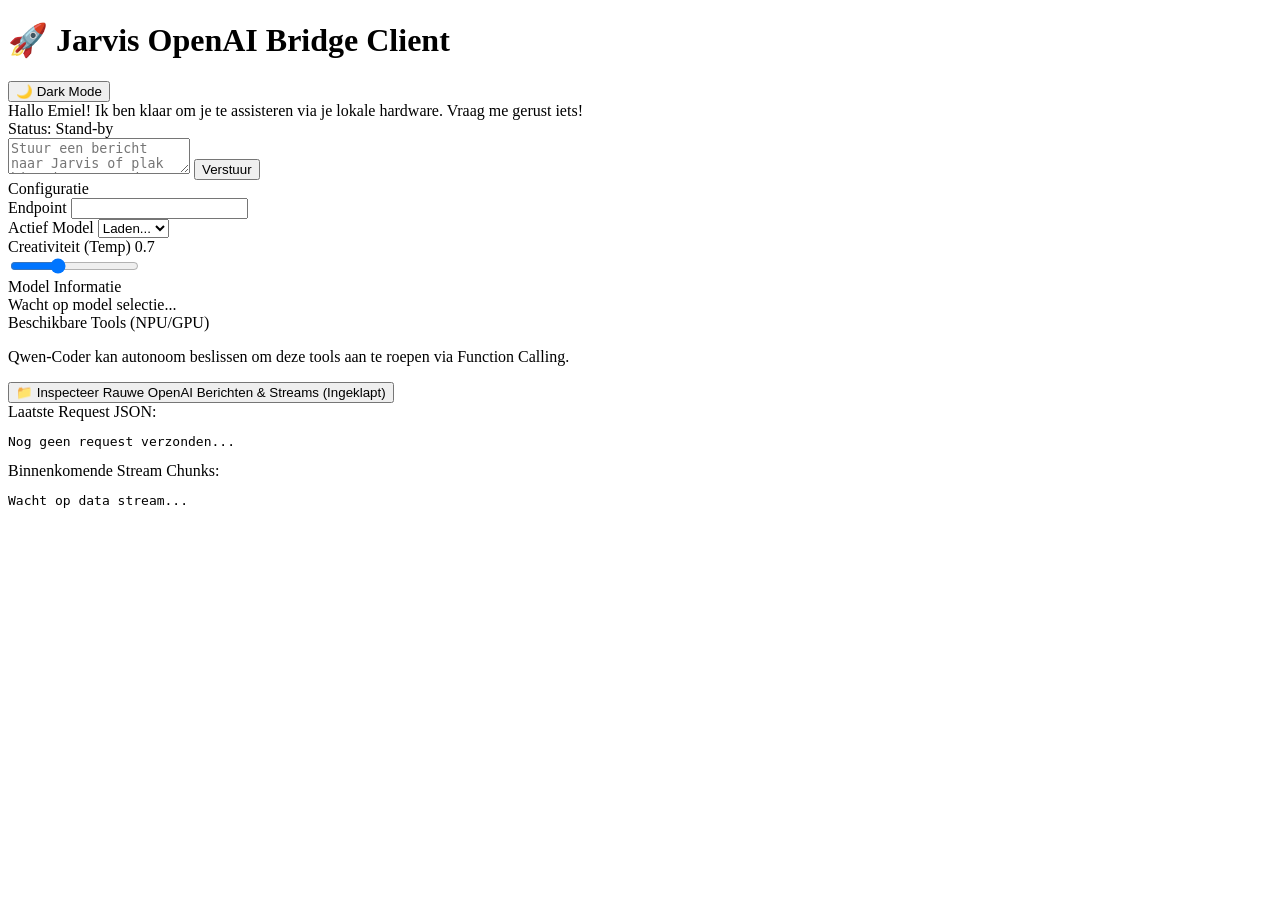
==== Jarvis/wwwroot/index.html @ 5624c4fc "wip parsing" ====
<!DOCTYPE html>
<html lang="nl">
<head>
    <meta charset="UTF-8">
    <meta name="viewport" content="width=device-width, initial-scale=1.0">
    <title>OpenAI Bridge Tester (Qwen / Ryzen AI)</title>
    <link rel="stylesheet" href="css/site.css">
</head>
<body>

<div class="container">
    <div class="header-wrapper">
        <h1>🚀 Jarvis OpenAI Bridge Client</h1>
        <button class="theme-toggle" id="themeBtn">🌙 Dark Mode</button>
    </div>

    <div class="layout-grid">
        <main class="chat-main">
            <div class="chat-box" id="chatBox">
                <div class="message assistant">Hallo Emiel! Ik ben klaar om je te assisteren via je lokale hardware. Vraag me gerust iets!</div>
            </div>

            <div class="composer">
                <div class="status" id="statusText">Status: Stand-by</div>
                <div class="input-area">
                    <textarea id="prompt" placeholder="Stuur een bericht naar Jarvis of plak hier je HTML code... (Shift+Enter voor nieuwe regel)"></textarea>
                    <button id="submitBtn">Verstuur</button>
                </div>
            </div>
        </main>

        <div class="sidebar">
            <div class="panel">
                <div class="panel-title">Configuratie</div>
                <div class="form-group">
                    <label class="form-label">Endpoint</label>
                    <input type="text" id="endpoint" class="form-control">
                </div>
                <div class="form-group">
                    <label class="form-label">Actief Model</label>
                    <select id="model" class="form-control">
                        <option value="">Laden...</option>
                    </select>
                </div>
                <div>
                    <div class="range-header">
                        <label class="range-label">Creativiteit (Temp)</label>
                        <span id="tempValue" class="range-value">0.7</span>
                    </div>
                    <input type="range" id="temperature" min="0.0" max="2.0" step="0.1" value="0.7" class="range-control">
                </div>
            </div>

            <div class="panel">
                <div class="panel-title">Model Informatie</div>
                <div id="model-info">Wacht op model selectie...</div>
            </div>

            <div class="panel">
                <div class="panel-title">Beschikbare Tools (NPU/GPU)</div>
                <div id="tools-list">
                </div>
                <p class="tools-note">
                    Qwen-Coder kan autonoom beslissen om deze tools aan te roepen via Function Calling.
                </p>
            </div>
        </div>
    </div>

    <button class="inspector-toggle" id="inspectorToggle">
        📁 Inspecteer Rauwe OpenAI Berichten & Streams (<span id="inspector-status">Ingeklapt</span>)
    </button>
    <div id="raw-inspector">
        <div class="raw-grid">
            <div>
                <div class="raw-label">Laatste Request JSON:</div>
                <pre id="raw-request">Nog geen request verzonden...</pre>
            </div>
            <div>
                <div class="raw-label">Binnenkomende Stream Chunks:</div>
                <pre id="raw-stream">Wacht op data stream...</pre>
            </div>
        </div>
    </div>
</div>

<script src="js/tools/index.js"></script>
<script src="js/site.js"></script>

</body>
</html>
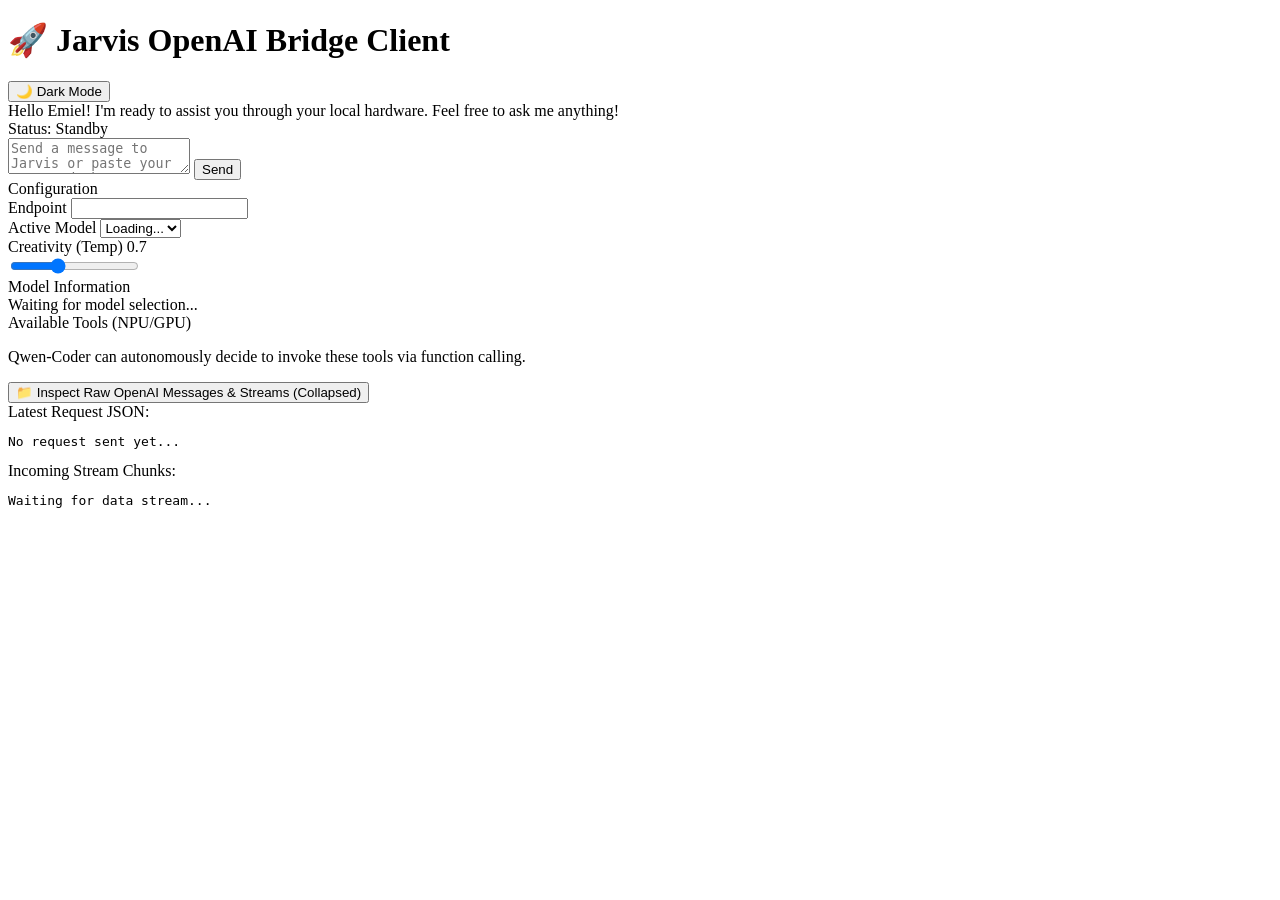
==== commit 034b1b6c: "wip" ====
--- a/Jarvis/wwwroot/index.html
+++ b/Jarvis/wwwroot/index.html
@@ -1,5 +1,5 @@
 <!DOCTYPE html>
-<html lang="nl">
+<html lang="en">
 <head>
     <meta charset="UTF-8">
     <meta name="viewport" content="width=device-width, initial-scale=1.0">
@@ -17,34 +17,36 @@
     <div class="layout-grid">
         <main class="chat-main">
             <div class="chat-box" id="chatBox">
-                <div class="message assistant">Hallo Emiel! Ik ben klaar om je te assisteren via je lokale hardware. Vraag me gerust iets!</div>
+                <div class="message assistant">
+                    <div class="message-content">Hello Emiel! I'm ready to assist you through your local hardware. Feel free to ask me anything!</div>
+                </div>
             </div>
 
             <div class="composer">
-                <div class="status" id="statusText">Status: Stand-by</div>
+                <div class="status" id="statusText">Status: Standby</div>
                 <div class="input-area">
-                    <textarea id="prompt" placeholder="Stuur een bericht naar Jarvis of plak hier je HTML code... (Shift+Enter voor nieuwe regel)"></textarea>
-                    <button id="submitBtn">Verstuur</button>
+                    <textarea id="prompt" placeholder="Send a message to Jarvis or paste your HTML code here... (Shift+Enter for a new line)"></textarea>
+                    <button id="submitBtn">Send</button>
                 </div>
             </div>
         </main>
 
         <div class="sidebar">
             <div class="panel">
-                <div class="panel-title">Configuratie</div>
+                <div class="panel-title">Configuration</div>
                 <div class="form-group">
                     <label class="form-label">Endpoint</label>
                     <input type="text" id="endpoint" class="form-control">
                 </div>
                 <div class="form-group">
-                    <label class="form-label">Actief Model</label>
+                    <label class="form-label">Active Model</label>
                     <select id="model" class="form-control">
-                        <option value="">Laden...</option>
+                        <option value="">Loading...</option>
                     </select>
                 </div>
                 <div>
                     <div class="range-header">
-                        <label class="range-label">Creativiteit (Temp)</label>
+                        <label class="range-label">Creativity (Temp)</label>
                         <span id="tempValue" class="range-value">0.7</span>
                     </div>
                     <input type="range" id="temperature" min="0.0" max="2.0" step="0.1" value="0.7" class="range-control">
@@ -52,33 +54,33 @@
             </div>
 
             <div class="panel">
-                <div class="panel-title">Model Informatie</div>
-                <div id="model-info">Wacht op model selectie...</div>
+                <div class="panel-title">Model Information</div>
+                <div id="model-info">Waiting for model selection...</div>
             </div>
 
             <div class="panel">
-                <div class="panel-title">Beschikbare Tools (NPU/GPU)</div>
+                <div class="panel-title">Available Tools (NPU/GPU)</div>
                 <div id="tools-list">
                 </div>
                 <p class="tools-note">
-                    Qwen-Coder kan autonoom beslissen om deze tools aan te roepen via Function Calling.
+                    Qwen-Coder can autonomously decide to invoke these tools via function calling.
                 </p>
             </div>
         </div>
     </div>
 
     <button class="inspector-toggle" id="inspectorToggle">
-        📁 Inspecteer Rauwe OpenAI Berichten & Streams (<span id="inspector-status">Ingeklapt</span>)
+        📁 Inspect Raw OpenAI Messages & Streams (<span id="inspector-status">Collapsed</span>)
     </button>
     <div id="raw-inspector">
         <div class="raw-grid">
             <div>
-                <div class="raw-label">Laatste Request JSON:</div>
-                <pre id="raw-request">Nog geen request verzonden...</pre>
+                <div class="raw-label">Latest Request JSON:</div>
+                <pre id="raw-request">No request sent yet...</pre>
             </div>
             <div>
-                <div class="raw-label">Binnenkomende Stream Chunks:</div>
-                <pre id="raw-stream">Wacht op data stream...</pre>
+                <div class="raw-label">Incoming Stream Chunks:</div>
+                <pre id="raw-stream">Waiting for data stream...</pre>
             </div>
         </div>
     </div>
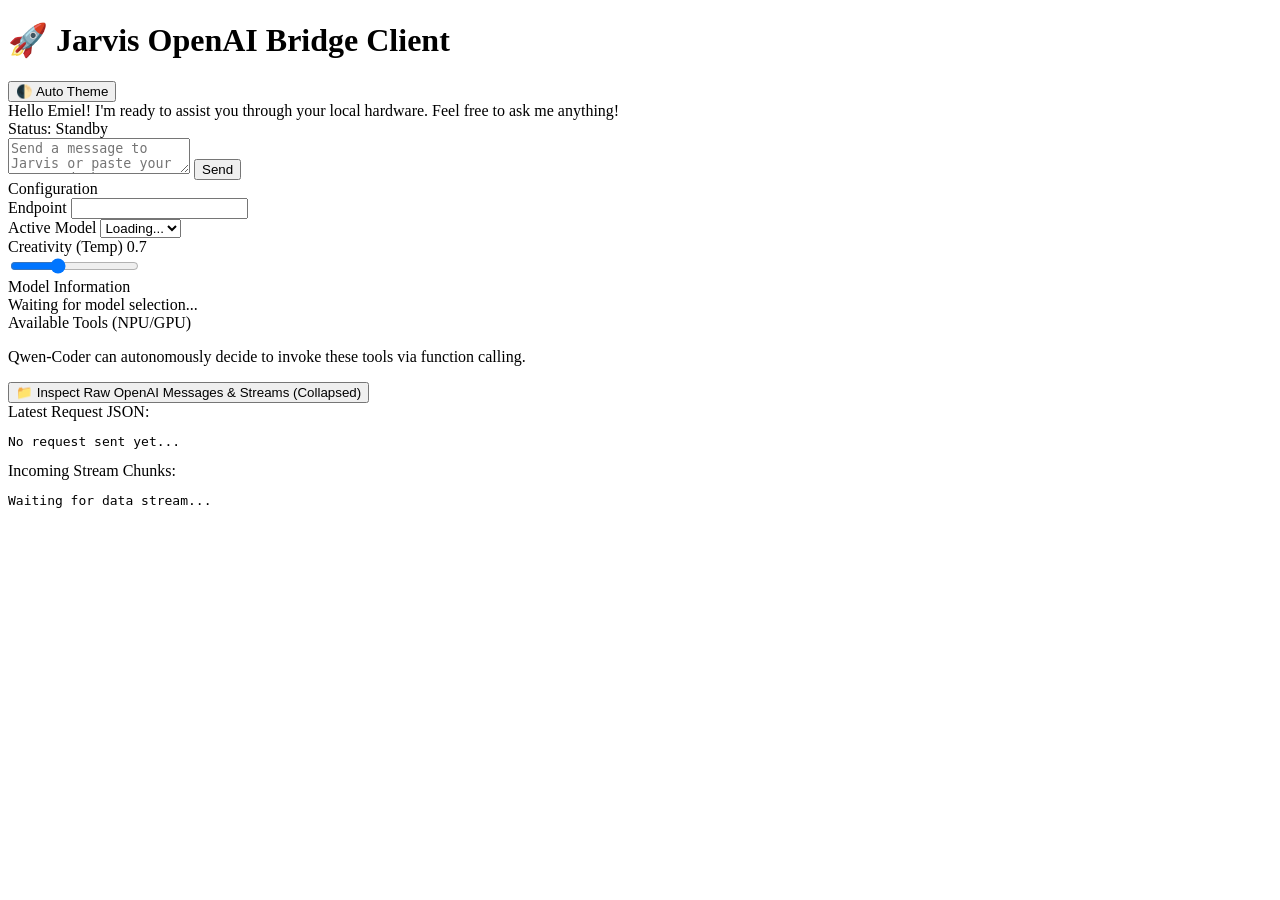
==== commit 46330778: "wip" ====
--- a/Jarvis/wwwroot/index.html
+++ b/Jarvis/wwwroot/index.html
@@ -11,7 +11,7 @@
 <div class="container">
     <div class="header-wrapper">
         <h1>🚀 Jarvis OpenAI Bridge Client</h1>
-        <button class="theme-toggle" id="themeBtn">🌙 Dark Mode</button>
+        <button class="theme-toggle" id="themeBtn">🌓 Auto Theme</button>
     </div>
 
     <div class="layout-grid">
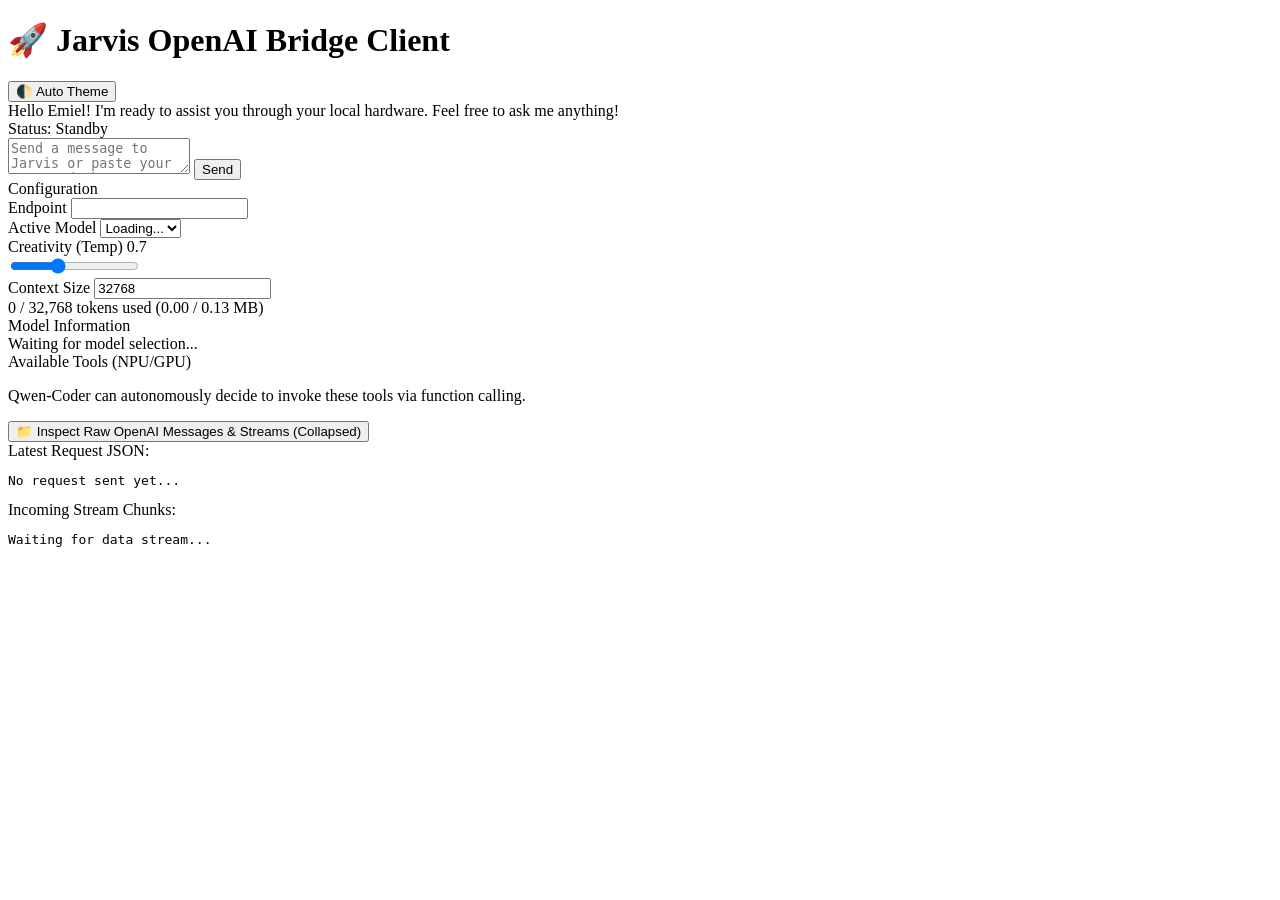
==== commit 698ccb2e: "wip" ====
--- a/Jarvis/wwwroot/index.html
+++ b/Jarvis/wwwroot/index.html
@@ -51,6 +51,14 @@
                     </div>
                     <input type="range" id="temperature" min="0.0" max="2.0" step="0.1" value="0.7" class="range-control">
                 </div>
+                <div class="form-group context-size-group">
+                    <label class="form-label" for="contextSize">Context Size</label>
+                    <input type="number" id="contextSize" class="form-control" min="1" step="1" value="32768">
+                    <div class="context-usage" id="contextUsage">0 / 32,768 tokens used (0.00 / 0.13 MB)</div>
+                    <div class="context-meter" aria-hidden="true">
+                        <div class="context-meter-fill" id="contextMeterFill"></div>
+                    </div>
+                </div>
             </div>
 
             <div class="panel">
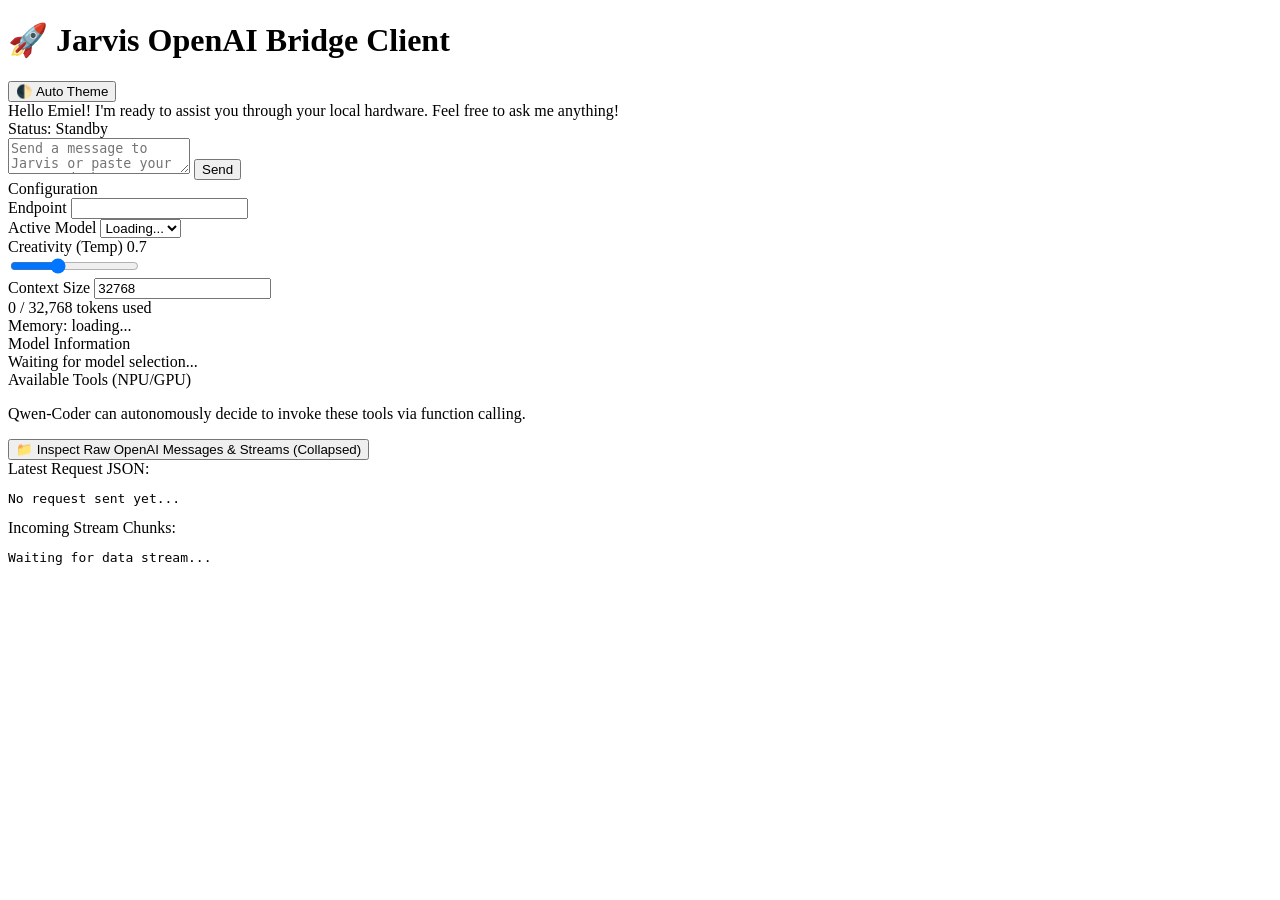
==== commit f07af0d3: "added vram stats" ====
--- a/Jarvis/wwwroot/index.html
+++ b/Jarvis/wwwroot/index.html
@@ -54,7 +54,8 @@
                 <div class="form-group context-size-group">
                     <label class="form-label" for="contextSize">Context Size</label>
                     <input type="number" id="contextSize" class="form-control" min="1" step="1" value="32768">
-                    <div class="context-usage" id="contextUsage">0 / 32,768 tokens used (0.00 / 0.13 MB)</div>
+                    <div class="context-usage" id="contextUsage">0 / 32,768 tokens used</div>
+                    <div class="context-memory" id="contextMemoryUsage">Memory: loading...</div>
                     <div class="context-meter" aria-hidden="true">
                         <div class="context-meter-fill" id="contextMeterFill"></div>
                     </div>
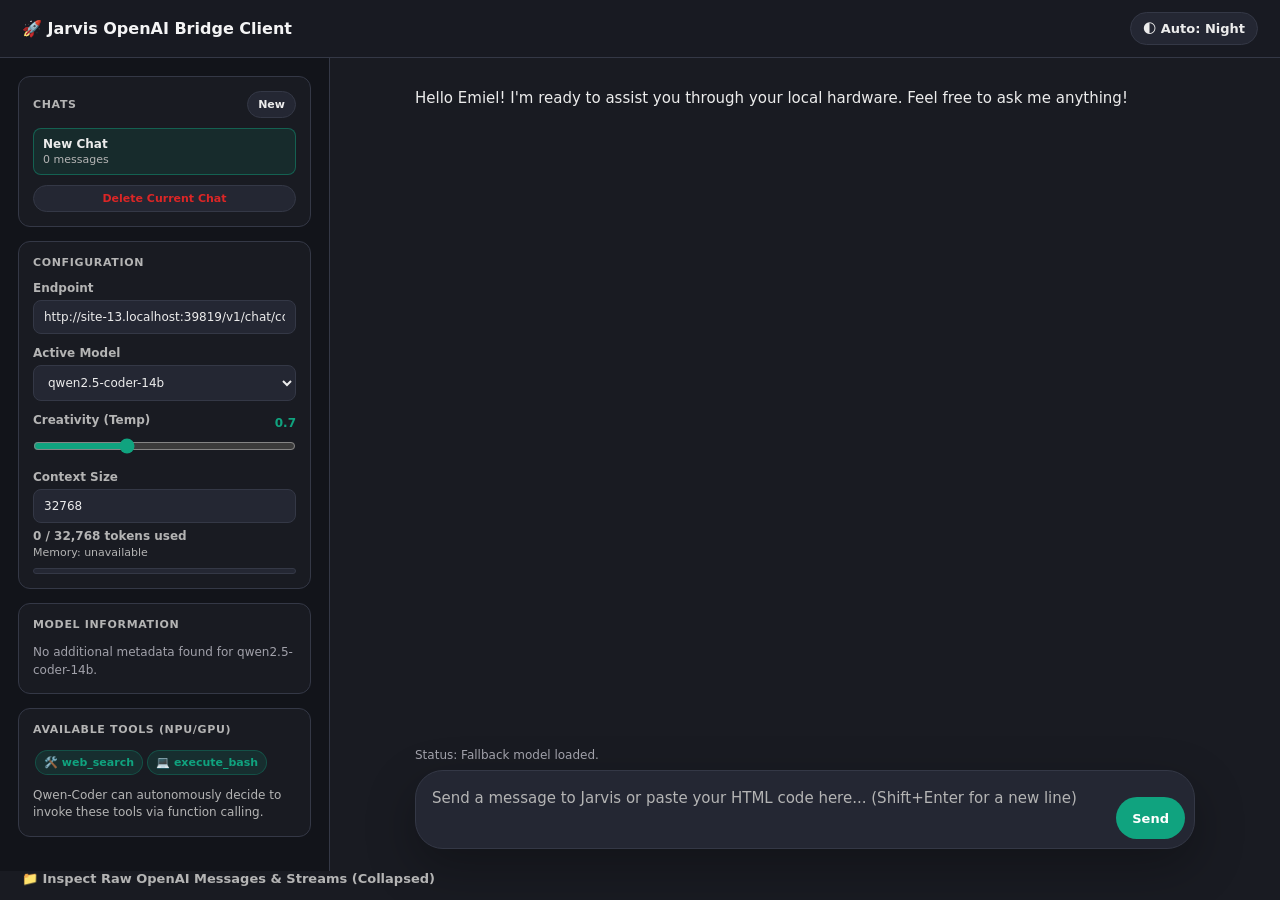
==== commit 7b745c50: "added multiple chat support" ====
--- a/Jarvis/wwwroot/index.html
+++ b/Jarvis/wwwroot/index.html
@@ -32,6 +32,15 @@
         </main>
 
         <div class="sidebar">
+            <div class="panel chats-panel">
+                <div class="panel-title-row">
+                    <div class="panel-title">Chats</div>
+                    <button type="button" class="small-action-button" id="newChatBtn">New</button>
+                </div>
+                <div class="chat-list" id="chatList"></div>
+                <button type="button" class="delete-chat-button" id="deleteChatBtn">Delete Current Chat</button>
+            </div>
+
             <div class="panel">
                 <div class="panel-title">Configuration</div>
                 <div class="form-group">
--- a/Jarvis/wwwroot/css/site.css
+++ b/Jarvis/wwwroot/css/site.css
@@ -0,0 +1,771 @@
+:root {
+    color-scheme: light;
+    --bg-color: #ffffff;
+    --surface-color: #f7f7f8;
+    --panel-color: #f9f9f9;
+    --composer-color: #ffffff;
+    --text-main: #1f1f1f;
+    --text-muted: #6b7280;
+    --border-color: #e5e5e5;
+    --title-color: #111827;
+    --status-color: #6b7280;
+    --accent-color: #10a37f;
+    --accent-hover: #0d8f70;
+    --chat-user-bg: #ececf1;
+    --chat-user-text: #1f1f1f;
+    --chat-assistant-bg: transparent;
+    --chat-assistant-text: #1f1f1f;
+    --shadow-soft: 0 12px 40px rgba(0, 0, 0, 0.08);
+}
+
+[data-theme="dark"] {
+    color-scheme: dark;
+    --bg-color: #212121;
+    --surface-color: #2f2f2f;
+    --panel-color: #171717;
+    --composer-color: #2f2f2f;
+    --text-main: #ececec;
+    --text-muted: #b4b4b4;
+    --border-color: #3f3f46;
+    --title-color: #f4f4f5;
+    --status-color: #a1a1aa;
+    --accent-color: #10a37f;
+    --accent-hover: #13b38c;
+    --chat-user-bg: #2f2f2f;
+    --chat-user-text: #f4f4f5;
+    --chat-assistant-bg: transparent;
+    --chat-assistant-text: #ececec;
+    --shadow-soft: 0 18px 50px rgba(0, 0, 0, 0.28);
+}
+
+body:not([data-theme="dark"])[data-time-tone="morning"] {
+    --bg-color: #fbfcff;
+    --surface-color: #f4f7fb;
+    --panel-color: #f8fafc;
+    --composer-color: #ffffff;
+    --accent-color: #0ea5a3;
+    --accent-hover: #0d9488;
+}
+
+body:not([data-theme="dark"])[data-time-tone="day"] {
+    --bg-color: #ffffff;
+    --surface-color: #f7f7f8;
+    --panel-color: #f9f9f9;
+    --composer-color: #ffffff;
+}
+
+body:not([data-theme="dark"])[data-time-tone="evening"] {
+    --bg-color: #fffaf5;
+    --surface-color: #f8f1ea;
+    --panel-color: #fff7ed;
+    --composer-color: #fffaf5;
+    --accent-color: #0f9f7a;
+    --accent-hover: #0b8a69;
+}
+
+[data-theme="dark"][data-time-tone="evening"] {
+    --bg-color: #241f1d;
+    --surface-color: #332b27;
+    --panel-color: #1d1917;
+    --composer-color: #332b27;
+    --border-color: #4a403a;
+}
+
+[data-theme="dark"][data-time-tone="night"] {
+    --bg-color: #191b22;
+    --surface-color: #242733;
+    --panel-color: #12141a;
+    --composer-color: #242733;
+    --border-color: #343846;
+}
+
+* {
+    box-sizing: border-box;
+}
+
+html,
+body {
+    min-height: 100%;
+}
+
+body {
+    font-family: Inter, ui-sans-serif, system-ui, -apple-system, BlinkMacSystemFont, "Segoe UI", sans-serif;
+    background-color: var(--bg-color);
+    color: var(--text-main);
+    margin: 0;
+    transition: background-color 0.2s, color 0.2s;
+}
+
+button,
+input,
+select,
+textarea {
+    font: inherit;
+}
+
+.container {
+    min-height: 100vh;
+    display: grid;
+    grid-template-rows: auto 1fr auto;
+    background: var(--bg-color);
+}
+
+.header-wrapper {
+    height: 58px;
+    display: flex;
+    justify-content: space-between;
+    align-items: center;
+    padding: 0 22px;
+    border-bottom: 1px solid var(--border-color);
+    background: color-mix(in srgb, var(--bg-color) 94%, transparent);
+    backdrop-filter: blur(12px);
+    position: sticky;
+    top: 0;
+    z-index: 5;
+}
+
+h1 {
+    margin: 0;
+    color: var(--title-color);
+    font-size: 16px;
+    font-weight: 650;
+}
+
+.theme-toggle {
+    background-color: var(--surface-color);
+    color: var(--text-main);
+    border: 1px solid var(--border-color);
+    padding: 8px 12px;
+    font-size: 13px;
+    font-weight: 600;
+    border-radius: 999px;
+    cursor: pointer;
+    transition: background-color 0.2s, border-color 0.2s;
+}
+
+.theme-toggle:hover {
+    background-color: var(--chat-user-bg);
+}
+
+.layout-grid {
+    min-height: 0;
+    display: grid;
+    grid-template-columns: 330px minmax(0, 1fr);
+    grid-template-areas: "sidebar chat";
+}
+
+.chat-main {
+    grid-area: chat;
+    min-width: 0;
+    min-height: 0;
+    display: grid;
+    grid-template-rows: minmax(0, 1fr) auto;
+}
+
+.chat-box {
+    min-height: 0;
+    overflow-y: auto;
+    padding: 28px max(20px, calc((100vw - 1180px) / 2)) 24px;
+    display: flex;
+    flex-direction: column;
+    gap: 18px;
+    scroll-behavior: smooth;
+}
+
+.message {
+    width: min(100%, 780px);
+    padding: 0;
+    border-radius: 0;
+    font-size: 15px;
+    line-height: 1.65;
+    word-wrap: break-word;
+    white-space: pre-wrap;
+    position: relative;
+}
+
+.message.user {
+    max-width: min(72%, 640px);
+    width: fit-content;
+    background-color: var(--chat-user-bg);
+    color: var(--chat-user-text);
+    align-self: flex-end;
+    padding: 10px 16px;
+    border-radius: 20px;
+    font-family: inherit;
+}
+
+.message-content {
+    min-width: 0;
+}
+
+.message-actions {
+    display: flex;
+    gap: 6px;
+    margin-top: 6px;
+    opacity: 0;
+    transition: opacity 0.15s;
+}
+
+.message:hover .message-actions,
+.message:focus-within .message-actions {
+    opacity: 1;
+}
+
+@media (hover: none) {
+    .message-actions {
+        opacity: 1;
+    }
+}
+
+.message.user .message-actions {
+    justify-content: flex-end;
+}
+
+.message-action {
+    border: 1px solid var(--border-color);
+    border-radius: 999px;
+    background: var(--surface-color);
+    color: var(--text-muted);
+    cursor: pointer;
+    font-size: 11px;
+    font-weight: 700;
+    line-height: 1;
+    padding: 5px 8px;
+}
+
+.message-action:hover {
+    color: var(--text-main);
+    border-color: var(--text-muted);
+}
+
+.message-action.danger:hover {
+    color: #dc2626;
+    border-color: #dc2626;
+}
+
+.message.assistant {
+    background-color: var(--chat-assistant-bg);
+    color: var(--chat-assistant-text);
+    align-self: center;
+}
+
+.message.assistant.loading {
+    width: fit-content;
+    max-width: min(90%, 780px);
+    align-self: center;
+    padding: 10px 14px;
+    border: 1px solid var(--border-color);
+    border-radius: 999px;
+    background: var(--surface-color);
+    color: var(--text-muted);
+}
+
+.message.assistant.loading .message-content {
+    display: inline-flex;
+    align-items: center;
+    gap: 9px;
+}
+
+.loading-spinner {
+    width: 16px;
+    height: 16px;
+    border: 2px solid color-mix(in srgb, var(--text-muted) 30%, transparent);
+    border-top-color: var(--accent-color);
+    border-radius: 50%;
+    animation: jarvis-spin 0.8s linear infinite;
+}
+
+.loading-text {
+    font-size: 13px;
+    font-weight: 650;
+}
+
+@keyframes jarvis-spin {
+    to {
+        transform: rotate(360deg);
+    }
+}
+
+.message.tool-call {
+    width: fit-content;
+    max-width: min(90%, 760px);
+    background-color: #fff7d6;
+    color: #854d0e;
+    border: 1px solid #facc15;
+    align-self: center;
+    border-radius: 10px;
+    font-family: "SFMono-Regular", Consolas, "Liberation Mono", monospace;
+    font-size: 12px;
+    line-height: 1.45;
+    padding: 9px 12px;
+    margin: 2px 0;
+}
+
+[data-theme="dark"] .message.tool-call {
+    background-color: #3b2f12;
+    color: #fde68a;
+    border-color: #854d0e;
+}
+
+.composer {
+    padding: 0 max(20px, calc((100vw - 1180px) / 2)) 22px;
+    background: linear-gradient(to top, var(--bg-color) 78%, transparent);
+}
+
+.status {
+    width: min(100%, 780px);
+    margin: 0 auto 8px;
+    font-size: 12px;
+    color: var(--status-color);
+}
+
+.input-area {
+    width: min(100%, 780px);
+    min-height: 58px;
+    display: flex;
+    align-items: flex-end;
+    gap: 10px;
+    margin: 0 auto;
+    padding: 9px 9px 9px 16px;
+    border: 1px solid var(--border-color);
+    border-radius: 28px;
+    background: var(--composer-color);
+    box-shadow: var(--shadow-soft);
+}
+
+textarea {
+    flex: 1;
+    min-height: 38px;
+    max-height: 220px;
+    padding: 8px 0;
+    border: 0;
+    outline: 0;
+    resize: none;
+    font-family: inherit;
+    font-size: 15px;
+    line-height: 1.45;
+    background-color: transparent;
+    color: var(--text-main);
+    overflow-y: auto;
+}
+
+textarea::placeholder {
+    color: var(--text-muted);
+}
+
+button#submitBtn {
+    min-width: 42px;
+    height: 42px;
+    background-color: var(--accent-color);
+    color: white;
+    border: none;
+    padding: 0 16px;
+    font-size: 13px;
+    font-weight: 700;
+    border-radius: 999px;
+    cursor: pointer;
+    transition: background-color 0.2s, opacity 0.2s;
+}
+
+button#submitBtn:hover {
+    background-color: var(--accent-hover);
+}
+
+button#submitBtn:disabled {
+    opacity: 0.55;
+    cursor: not-allowed;
+}
+
+.sidebar {
+    grid-area: sidebar;
+    display: flex;
+    flex-direction: column;
+    gap: 14px;
+    padding: 18px;
+    background: var(--panel-color);
+    border-right: 1px solid var(--border-color);
+    overflow-y: auto;
+}
+
+.panel {
+    border: 1px solid var(--border-color);
+    border-radius: 12px;
+    padding: 14px;
+    background: var(--bg-color);
+}
+
+.panel-title {
+    font-size: 11px;
+    font-weight: 750;
+    text-transform: uppercase;
+    letter-spacing: 0.06em;
+    margin-bottom: 12px;
+    color: var(--text-muted);
+}
+
+.panel-title-row {
+    display: flex;
+    justify-content: space-between;
+    align-items: center;
+    gap: 10px;
+    margin-bottom: 10px;
+}
+
+.panel-title-row .panel-title {
+    margin-bottom: 0;
+}
+
+.small-action-button,
+.delete-chat-button {
+    border: 1px solid var(--border-color);
+    border-radius: 999px;
+    background: var(--surface-color);
+    color: var(--text-main);
+    cursor: pointer;
+    font-size: 11px;
+    font-weight: 700;
+    padding: 6px 10px;
+}
+
+.small-action-button:hover,
+.delete-chat-button:hover {
+    border-color: var(--text-muted);
+}
+
+.delete-chat-button {
+    width: 100%;
+    margin-top: 10px;
+    color: #dc2626;
+}
+
+.chat-list {
+    display: flex;
+    flex-direction: column;
+    gap: 6px;
+    max-height: 240px;
+    overflow-y: auto;
+}
+
+.chat-list-item {
+    width: 100%;
+    min-width: 0;
+    border: 1px solid transparent;
+    border-radius: 8px;
+    background: transparent;
+    color: var(--text-main);
+    cursor: pointer;
+    padding: 8px 9px;
+    text-align: left;
+}
+
+.chat-list-item:hover {
+    background: var(--surface-color);
+}
+
+.chat-list-item.active {
+    border-color: color-mix(in srgb, var(--accent-color) 45%, transparent);
+    background: color-mix(in srgb, var(--accent-color) 12%, transparent);
+}
+
+.chat-list-title {
+    overflow: hidden;
+    text-overflow: ellipsis;
+    white-space: nowrap;
+    font-size: 12px;
+    font-weight: 700;
+}
+
+.chat-list-meta {
+    margin-top: 2px;
+    color: var(--text-muted);
+    font-size: 11px;
+}
+
+.form-group {
+    margin-bottom: 12px;
+}
+
+.form-label,
+.range-label {
+    display: block;
+    margin-bottom: 5px;
+    color: var(--text-muted);
+    font-size: 12px;
+    font-weight: 600;
+}
+
+.form-control {
+    width: 100%;
+    padding: 9px 10px;
+    border: 1px solid var(--border-color);
+    border-radius: 8px;
+    background: var(--surface-color);
+    color: var(--text-main);
+    font-size: 12px;
+}
+
+.range-header {
+    display: flex;
+    justify-content: space-between;
+    align-items: center;
+    margin-bottom: 6px;
+}
+
+.range-value {
+    color: var(--accent-color);
+    font-size: 12px;
+    font-weight: 700;
+}
+
+.range-control {
+    width: 100%;
+    margin: 0;
+    accent-color: var(--accent-color);
+}
+
+.context-size-group {
+    margin-top: 12px;
+    margin-bottom: 0;
+}
+
+.context-usage {
+    margin-top: 6px;
+    color: var(--text-muted);
+    font-size: 12px;
+    font-weight: 600;
+}
+
+.context-memory {
+    margin-top: 3px;
+    color: var(--text-muted);
+    font-size: 11px;
+    line-height: 1.35;
+}
+
+.context-meter {
+    height: 6px;
+    margin-top: 7px;
+    overflow: hidden;
+    border-radius: 999px;
+    background: var(--surface-color);
+    border: 1px solid var(--border-color);
+}
+
+.context-meter-fill {
+    width: 0;
+    height: 100%;
+    background: var(--accent-color);
+    transition: width 0.18s ease;
+}
+
+.context-meter-fill.warning {
+    background: #f59e0b;
+}
+
+.context-meter-fill.danger {
+    background: #dc2626;
+}
+
+#model-info {
+    color: var(--text-muted);
+    font-size: 12px;
+    line-height: 1.5;
+    word-break: break-word;
+}
+
+#model-info p {
+    margin: 4px 0;
+}
+
+.model-info-empty {
+    color: var(--status-color);
+    font-size: 12px;
+}
+
+.tool-tag {
+    display: inline-flex;
+    align-items: center;
+    gap: 5px;
+    background: color-mix(in srgb, var(--accent-color) 14%, transparent);
+    color: var(--accent-color);
+    border: 1px solid color-mix(in srgb, var(--accent-color) 30%, transparent);
+    padding: 5px 8px;
+    border-radius: 999px;
+    font-size: 11px;
+    font-weight: 700;
+    margin: 2px;
+}
+
+.tools-note {
+    font-size: 12px;
+    line-height: 1.45;
+    color: var(--text-muted);
+    margin: 10px 0 0 0;
+}
+
+.inspector-toggle {
+    width: fit-content;
+    margin: 0 22px 14px;
+    background: none;
+    border: none;
+    color: var(--text-muted);
+    cursor: pointer;
+    font-size: 13px;
+    font-weight: 650;
+    padding: 0;
+}
+
+.inspector-toggle:hover {
+    color: var(--text-main);
+}
+
+#raw-inspector {
+    display: none;
+    padding: 0 22px 22px;
+}
+
+.raw-grid {
+    display: grid;
+    grid-template-columns: 1fr 1fr;
+    gap: 12px;
+}
+
+.raw-label {
+    font-size: 11px;
+    font-weight: 750;
+    margin-bottom: 6px;
+    color: var(--text-muted);
+    text-transform: uppercase;
+    letter-spacing: 0.05em;
+}
+
+pre {
+    background-color: #0d1117;
+    color: #7dd3fc;
+    padding: 12px;
+    border-radius: 10px;
+    font-family: "SFMono-Regular", Consolas, "Liberation Mono", monospace;
+    font-size: 12px;
+    max-height: 280px;
+    overflow-y: auto;
+    white-space: pre-wrap;
+    border: 1px solid var(--border-color);
+    margin: 0;
+}
+
+.permission-prompt {
+    align-self: center;
+    max-width: min(90%, 760px);
+}
+
+.permission-text {
+    margin: 0 0 10px 0;
+}
+
+.permission-title {
+    font-weight: bold;
+}
+
+.permission-actions {
+    display: flex;
+    flex-wrap: wrap;
+    gap: 8px;
+}
+
+.permission-button {
+    color: white;
+    border: none;
+    padding: 7px 12px;
+    border-radius: 999px;
+    cursor: pointer;
+    font-size: 12px;
+    font-weight: 700;
+}
+
+.permission-button.yes {
+    background: #10b981;
+}
+
+.permission-button.no {
+    background: #ef4444;
+}
+
+.permission-button.always {
+    background: #2563eb;
+}
+
+.think-container {
+    background: var(--surface-color);
+    border: 1px solid var(--border-color);
+    padding: 10px;
+    border-radius: 10px;
+    margin: 8px 0;
+    font-size: 13px;
+    color: var(--text-muted);
+}
+
+.think-container summary {
+    cursor: pointer;
+    font-weight: 650;
+    outline: none;
+    user-select: none;
+    color: var(--status-color);
+}
+
+.think-content {
+    margin-top: 6px;
+    font-style: italic;
+    white-space: pre-wrap;
+}
+
+@media (max-width: 980px) {
+    .layout-grid {
+        grid-template-columns: 1fr;
+        grid-template-areas:
+            "chat"
+            "sidebar";
+    }
+
+    .sidebar {
+        border-right: 0;
+        border-top: 1px solid var(--border-color);
+    }
+
+    .chat-box {
+        min-height: 55vh;
+    }
+}
+
+@media (max-width: 680px) {
+    .header-wrapper {
+        padding: 0 14px;
+    }
+
+    h1 {
+        font-size: 14px;
+    }
+
+    .theme-toggle {
+        padding: 7px 10px;
+    }
+
+    .chat-box {
+        padding: 22px 14px 18px;
+    }
+
+    .message.user {
+        max-width: 88%;
+    }
+
+    .composer {
+        padding: 0 12px 14px;
+    }
+
+    .input-area {
+        border-radius: 22px;
+    }
+
+    .raw-grid {
+        grid-template-columns: 1fr;
+    }
+}
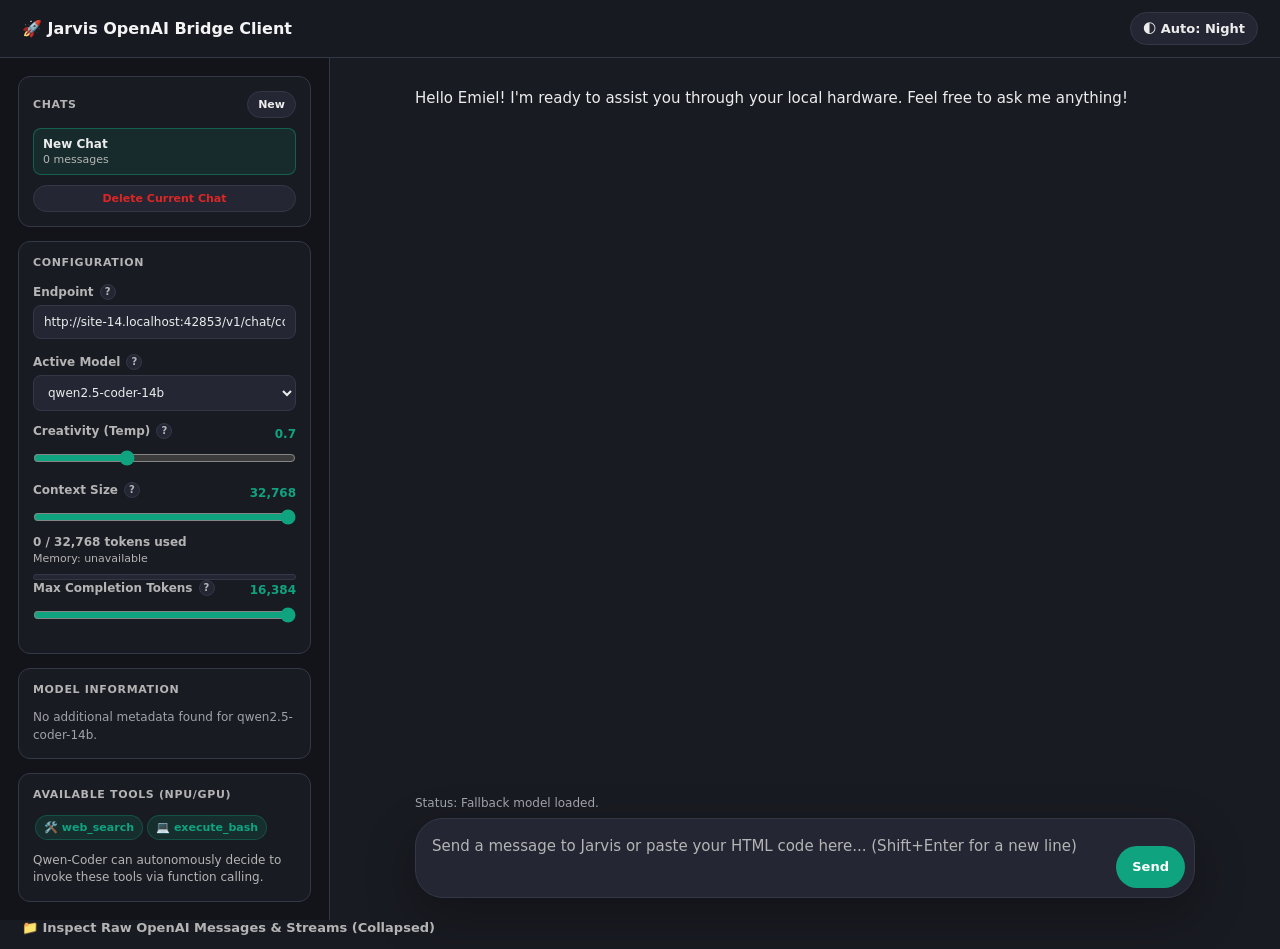
==== commit a8b19fdb: "add tool tips" ====
--- a/Jarvis/wwwroot/index.html
+++ b/Jarvis/wwwroot/index.html
@@ -44,30 +44,55 @@
             <div class="panel">
                 <div class="panel-title">Configuration</div>
                 <div class="form-group">
-                    <label class="form-label">Endpoint</label>
+                    <div class="setting-label-row">
+                        <label class="form-label">Endpoint</label>
+                        <button type="button" class="info-tooltip" aria-label="Endpoint info" data-tooltip="The chat completions URL Jarvis sends OpenAI-compatible requests to.">?</button>
+                    </div>
                     <input type="text" id="endpoint" class="form-control">
                 </div>
                 <div class="form-group">
-                    <label class="form-label">Active Model</label>
+                    <div class="setting-label-row">
+                        <label class="form-label">Active Model</label>
+                        <button type="button" class="info-tooltip" aria-label="Active model info" data-tooltip="The local model that will generate the assistant response.">?</button>
+                    </div>
                     <select id="model" class="form-control">
                         <option value="">Loading...</option>
                     </select>
                 </div>
                 <div>
                     <div class="range-header">
-                        <label class="range-label">Creativity (Temp)</label>
+                        <div class="setting-label-row">
+                            <label class="range-label">Creativity (Temp)</label>
+                            <button type="button" class="info-tooltip" aria-label="Temperature info" data-tooltip="Lower values are more predictable; higher values make responses more varied.">?</button>
+                        </div>
                         <span id="tempValue" class="range-value">0.7</span>
                     </div>
                     <input type="range" id="temperature" min="0.0" max="2.0" step="0.1" value="0.7" class="range-control">
                 </div>
                 <div class="form-group context-size-group">
-                    <label class="form-label" for="contextSize">Context Size</label>
-                    <input type="number" id="contextSize" class="form-control" min="1" step="1" value="32768">
+                    <div class="range-header">
+                        <div class="setting-label-row">
+                            <label class="range-label" for="contextSize">Context Size</label>
+                            <button type="button" class="info-tooltip" aria-label="Context size info" data-tooltip="How many tokens the model can consider from the conversation and system context.">?</button>
+                        </div>
+                        <span id="contextSizeValue" class="range-value">32,768</span>
+                    </div>
+                    <input type="range" id="contextSize" min="1024" max="32768" step="1024" value="32768" class="range-control">
                     <div class="context-usage" id="contextUsage">0 / 32,768 tokens used</div>
                     <div class="context-memory" id="contextMemoryUsage">Memory: loading...</div>
                     <div class="context-meter" aria-hidden="true">
                         <div class="context-meter-fill" id="contextMeterFill"></div>
                     </div>
+                </div>
+                <div class="form-group">
+                    <div class="range-header">
+                        <div class="setting-label-row">
+                            <label class="range-label" for="maxCompletionTokens">Max Completion Tokens</label>
+                            <button type="button" class="info-tooltip" aria-label="Max completion tokens info" data-tooltip="The maximum number of tokens Jarvis may generate for the next answer.">?</button>
+                        </div>
+                        <span id="maxCompletionTokensValue" class="range-value">16,384</span>
+                    </div>
+                    <input type="range" id="maxCompletionTokens" min="256" max="16384" step="256" value="16384" class="range-control">
                 </div>
             </div>
 
--- a/Jarvis/wwwroot/css/site.css
+++ b/Jarvis/wwwroot/css/site.css
@@ -488,10 +488,14 @@
 .form-label,
 .range-label {
     display: block;
+    margin-bottom: 0;
+    color: var(--text-muted);
+    font-size: 12px;
+    font-weight: 600;
+}
+
+.form-group > .form-label {
     margin-bottom: 5px;
-    color: var(--text-muted);
-    font-size: 12px;
-    font-weight: 600;
 }
 
 .form-control {
@@ -521,6 +525,92 @@
     width: 100%;
     margin: 0;
     accent-color: var(--accent-color);
+}
+
+.setting-label-row {
+    display: inline-flex;
+    align-items: center;
+    gap: 6px;
+    margin-bottom: 5px;
+    min-width: 0;
+}
+
+.info-tooltip {
+    position: relative;
+    width: 16px;
+    height: 16px;
+    display: inline-grid;
+    place-items: center;
+    flex: 0 0 auto;
+    border: 1px solid var(--border-color);
+    border-radius: 999px;
+    background: var(--surface-color);
+    color: var(--text-muted);
+    cursor: help;
+    font-size: 10px;
+    font-weight: 700;
+    line-height: 1;
+    padding: 0;
+}
+
+.info-tooltip::after {
+    content: attr(data-tooltip);
+    position: absolute;
+    left: 50%;
+    top: calc(100% + 8px);
+    z-index: 20;
+    width: min(220px, calc(100vw - 48px));
+    padding: 8px 10px;
+    border: 1px solid var(--border-color);
+    border-radius: 8px;
+    background: var(--panel-color);
+    color: var(--text-main);
+    box-shadow: var(--shadow-soft);
+    font-size: 11px;
+    font-weight: 500;
+    line-height: 1.35;
+    text-align: left;
+    white-space: normal;
+    opacity: 0;
+    pointer-events: none;
+    transform: translate(-50%, 4px);
+    transition: opacity 0.12s, transform 0.12s;
+}
+
+.info-tooltip::before {
+    content: "";
+    position: absolute;
+    left: 50%;
+    top: calc(100% + 3px);
+    z-index: 21;
+    width: 8px;
+    height: 8px;
+    border-right: 1px solid var(--border-color);
+    border-bottom: 1px solid var(--border-color);
+    background: var(--panel-color);
+    opacity: 0;
+    pointer-events: none;
+    transform: translate(-50%, 4px) rotate(45deg);
+    transition: opacity 0.12s, transform 0.12s;
+}
+
+.info-tooltip:hover,
+.info-tooltip:focus-visible {
+    border-color: var(--accent-color);
+    color: var(--accent-color);
+}
+
+.info-tooltip:hover::before,
+.info-tooltip:hover::after,
+.info-tooltip:focus-visible::before,
+.info-tooltip:focus-visible::after {
+    opacity: 1;
+    transform: translate(-50%, 0) rotate(45deg);
+}
+
+.info-tooltip:hover::after,
+.info-tooltip:focus-visible::after {
+    transform: translate(-50%, 0);
 }
 
 .context-size-group {
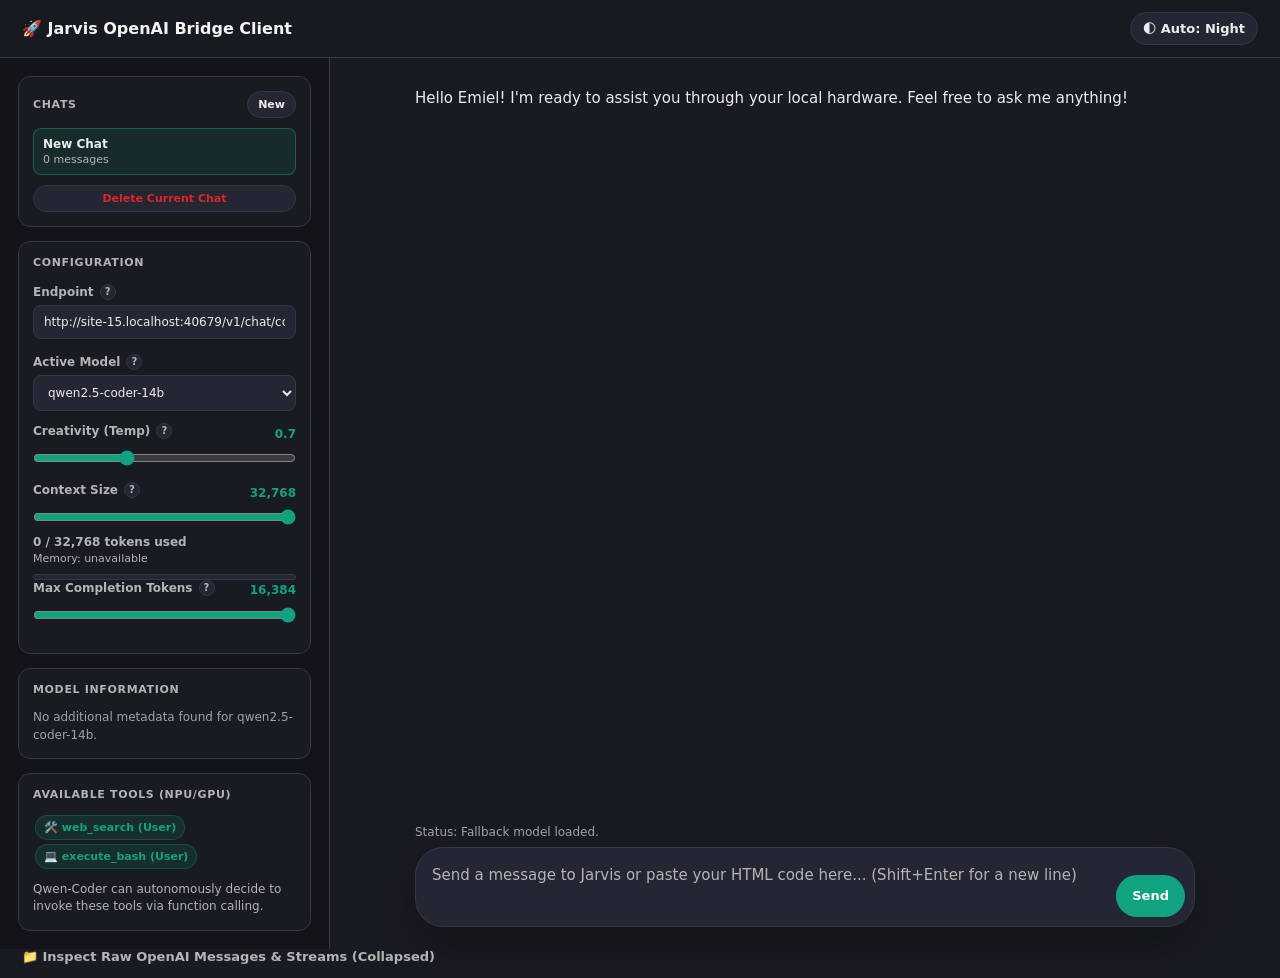
==== commit 041b8e53: "Implement chat state management, message rendering, and tool permission UI with persistent storage a" ====
--- a/Jarvis/wwwroot/index.html
+++ b/Jarvis/wwwroot/index.html
@@ -130,6 +130,21 @@
 </div>
 
 <script src="js/tools/index.js"></script>
+<script src="js/app/state.js"></script>
+<script src="js/app/theme.js"></script>
+<script src="js/app/chats.js"></script>
+<script src="js/app/content.js"></script>
+<script src="js/app/artifacts.js"></script>
+<script src="js/app/history.js"></script>
+<script src="js/app/settings.js"></script>
+<script src="js/app/messages.js"></script>
+<script src="js/app/permissions.js"></script>
+<script src="js/app/controls.js"></script>
+<script src="js/app/assistant.js"></script>
+<script src="js/app/models.js"></script>
+<script src="js/app/composer.js"></script>
+<script src="js/app/tools.js"></script>
+<script src="js/app/stream.js"></script>
 <script src="js/site.js"></script>
 
 </body>
--- a/Jarvis/wwwroot/css/site.css
+++ b/Jarvis/wwwroot/css/site.css
@@ -198,6 +198,76 @@
     min-width: 0;
 }
 
+.artifact-list {
+    display: grid;
+    gap: 10px;
+    margin-top: 10px;
+    white-space: normal;
+}
+
+.artifact-item {
+    display: grid;
+    grid-template-columns: minmax(0, 1fr);
+    gap: 8px;
+    width: min(100%, 520px);
+    overflow: hidden;
+    border: 1px solid var(--border-color);
+    border-radius: 8px;
+    background: var(--surface-color);
+}
+
+.artifact-image {
+    display: block;
+    width: 100%;
+    max-height: 420px;
+    object-fit: contain;
+    background: color-mix(in srgb, var(--bg-color) 80%, #000 20%);
+}
+
+.artifact-meta {
+    display: grid;
+    grid-template-columns: minmax(0, 1fr) auto;
+    gap: 3px 10px;
+    align-items: center;
+    padding: 9px 10px;
+}
+
+.artifact-name {
+    min-width: 0;
+    overflow: hidden;
+    text-overflow: ellipsis;
+    white-space: nowrap;
+    color: var(--text-main);
+    font-size: 12px;
+    font-weight: 700;
+}
+
+.artifact-detail {
+    min-width: 0;
+    overflow: hidden;
+    text-overflow: ellipsis;
+    white-space: nowrap;
+    color: var(--text-muted);
+    font-size: 11px;
+}
+
+.artifact-download {
+    grid-row: 1 / span 2;
+    grid-column: 2;
+    border: 1px solid var(--border-color);
+    border-radius: 999px;
+    background: var(--bg-color);
+    color: var(--text-main);
+    cursor: pointer;
+    font-size: 11px;
+    font-weight: 700;
+    padding: 6px 10px;
+}
+
+.artifact-download:hover {
+    border-color: var(--text-muted);
+}
+
 .message-actions {
     display: flex;
     gap: 6px;
